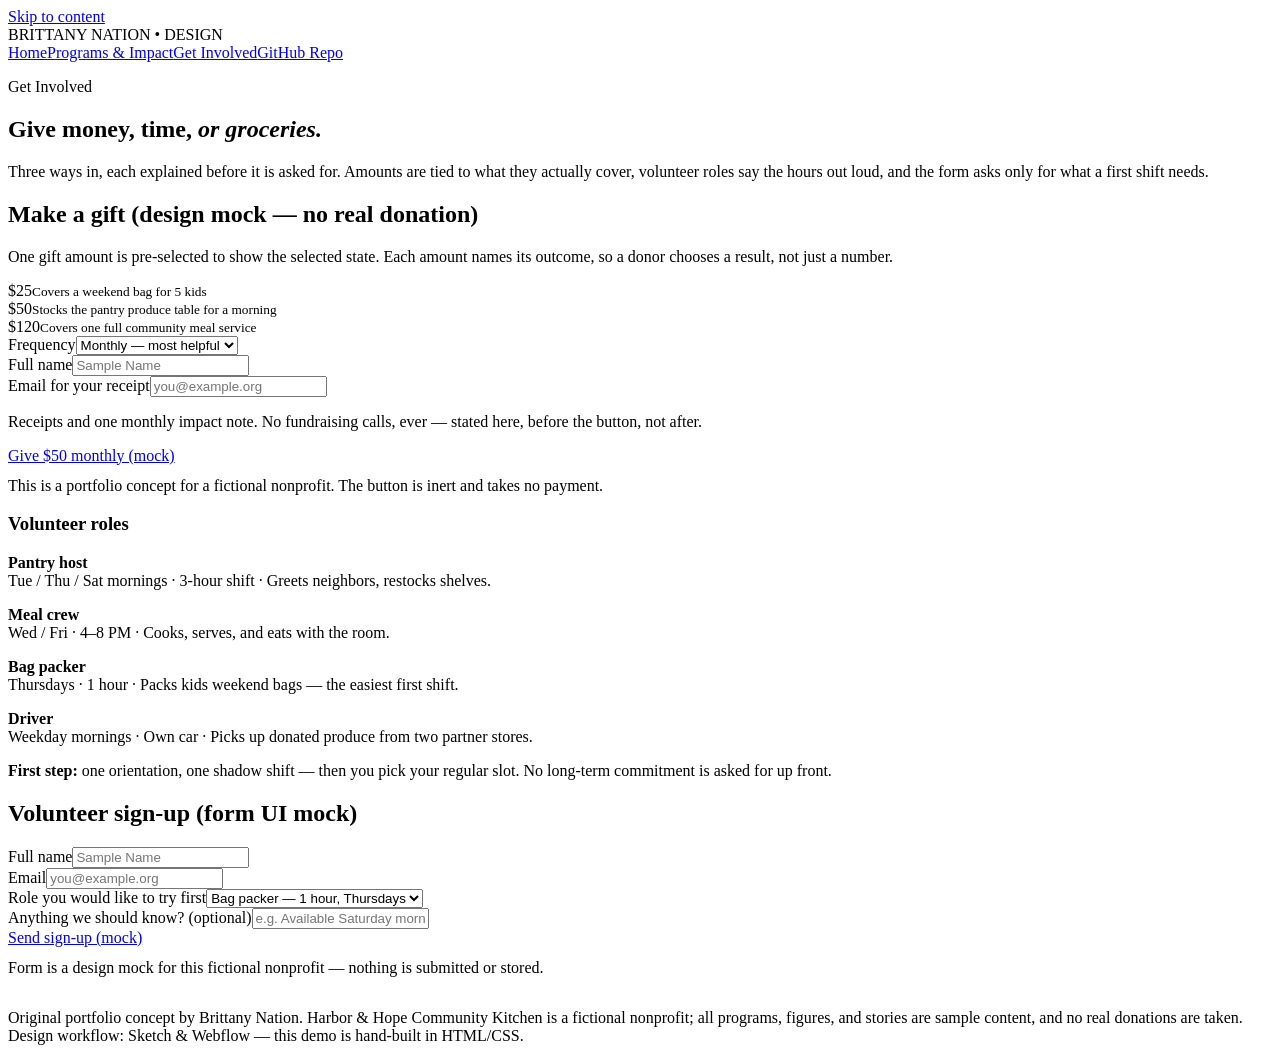
==== get-involved.html @ d450ae46 "Add get-involved.html — Harbor & Hope nonprofit site concept" ====
<!doctype html>
<html lang="en">
<head>
<meta charset="utf-8">
<meta name="viewport" content="width=device-width, initial-scale=1">
<title>Get Involved — Harbor &amp; Hope | Brittany Nation</title>
<meta name="description" content="Donate and volunteer page UI for Harbor & Hope Community Kitchen, a fictional nonprofit: gift amounts tied to real outcomes, volunteer roles, and a simple sign-up form mock.">
<meta property="og:type" content="website">
<meta property="og:title" content="Get Involved — Harbor & Hope Community Kitchen | Brittany Nation">
<meta property="og:description" content="Nonprofit donate/volunteer page UI — amounts tied to outcomes, clear volunteer roles, honest form design. Forest, ochre & warm sand.">
<meta property="og:url" content="https://brittanynation.github.io/nonprofit-community-site/get-involved.html">
<meta property="og:image" content="https://brittanynation.github.io/nonprofit-community-site/og-image.png">
<meta property="og:image:width" content="1200">
<meta property="og:image:height" content="627">
<meta name="twitter:card" content="summary_large_image">
<meta name="twitter:image" content="https://brittanynation.github.io/nonprofit-community-site/og-image.png">
<link rel="stylesheet" href="styles.css">
</head>
<body>
<a class="skip" href="#main">Skip to content</a>
<header class="topbar"><div class="wrap"><div class="brand">BRITTANY NATION <span>• DESIGN</span></div><nav class="nav" aria-label="Project"><a href="index.html">Home</a><a href="programs.html">Programs &amp; Impact</a><a href="get-involved.html" aria-current="page">Get Involved</a><a href="https://github.com/BrittanyNation/nonprofit-community-site">GitHub Repo</a></nav></div></header>
<main id="main"><div class="wrap">
  <section class="hero">
    <p class="eyebrow">Get Involved</p>
    <h1>Give money, time, <em>or groceries.</em></h1>
    <p class="lede">Three ways in, each explained before it is asked for. Amounts are tied to what they actually cover, volunteer roles say the hours out loud, and the form asks only for what a first shift needs.</p>
  </section>

  <div class="layout">
    <section class="panel" aria-label="Donate">
      <h2>Make a gift (design mock — no real donation)</h2>
      <p class="hint">One gift amount is pre-selected to show the selected state. Each amount names its outcome, so a donor chooses a result, not just a number.</p>
      <div class="amounts" role="group" aria-label="Gift amount">
        <div class="amount">$25<small>Covers a weekend bag for 5 kids</small></div>
        <div class="amount selected">$50<small>Stocks the pantry produce table for a morning</small></div>
        <div class="amount">$120<small>Covers one full community meal service</small></div>
      </div>
      <div class="row2">
        <div class="field"><label for="freq">Frequency</label><select id="freq"><option>Monthly — most helpful</option><option>One-time gift</option></select></div>
        <div class="field"><label for="name">Full name</label><input id="name" type="text" autocomplete="name" placeholder="Sample Name"></div>
      </div>
      <div class="field"><label for="email">Email for your receipt</label><input id="email" type="email" autocomplete="email" placeholder="you@example.org"><p class="hint">Receipts and one monthly impact note. No fundraising calls, ever — stated here, before the button, not after.</p></div>
      <a class="btn btn-ochre" href="get-involved.html" aria-disabled="true">Give $50 monthly (mock)</a>
      <p class="hint" style="margin-top:12px">This is a portfolio concept for a fictional nonprofit. The button is inert and takes no payment.</p>
    </section>

    <aside class="panel" aria-label="Volunteer roles">
      <h3>Volunteer roles</h3>
      <p><strong>Pantry host</strong><br><span class="hint">Tue / Thu / Sat mornings · 3-hour shift · Greets neighbors, restocks shelves.</span></p>
      <p><strong>Meal crew</strong><br><span class="hint">Wed / Fri · 4–8 PM · Cooks, serves, and eats with the room.</span></p>
      <p><strong>Bag packer</strong><br><span class="hint">Thursdays · 1 hour · Packs kids weekend bags — the easiest first shift.</span></p>
      <p><strong>Driver</strong><br><span class="hint">Weekday mornings · Own car · Picks up donated produce from two partner stores.</span></p>
      <div class="notice"><strong>First step:</strong> one orientation, one shadow shift — then you pick your regular slot. No long-term commitment is asked for up front.</div>
    </aside>
  </div>

  <section class="panel" aria-label="Volunteer sign-up" style="margin-bottom:32px">
    <h2>Volunteer sign-up (form UI mock)</h2>
    <div class="row2">
      <div class="field"><label for="vname">Full name</label><input id="vname" type="text" autocomplete="name" placeholder="Sample Name"></div>
      <div class="field"><label for="vemail">Email</label><input id="vemail" type="email" autocomplete="email" placeholder="you@example.org"></div>
    </div>
    <div class="row2">
      <div class="field"><label for="role">Role you would like to try first</label><select id="role"><option>Bag packer — 1 hour, Thursdays</option><option>Pantry host</option><option>Meal crew</option><option>Driver</option><option>Not sure yet — help me choose</option></select></div>
      <div class="field"><label for="note">Anything we should know? <span class="hint">(optional)</span></label><input id="note" type="text" placeholder="e.g. Available Saturday mornings"></div>
    </div>
    <a class="btn btn-primary" href="get-involved.html" aria-disabled="true">Send sign-up (mock)</a>
    <p class="hint" style="margin-top:12px">Form is a design mock for this fictional nonprofit — nothing is submitted or stored.</p>
  </section>
</div></main>
<footer><div class="wrap">Original portfolio concept by Brittany Nation. Harbor &amp; Hope Community Kitchen is a fictional nonprofit; all programs, figures, and stories are sample content, and no real donations are taken. Design workflow: Sketch &amp; Webflow — this demo is hand-built in HTML/CSS.</div></footer>
</body>
</html>
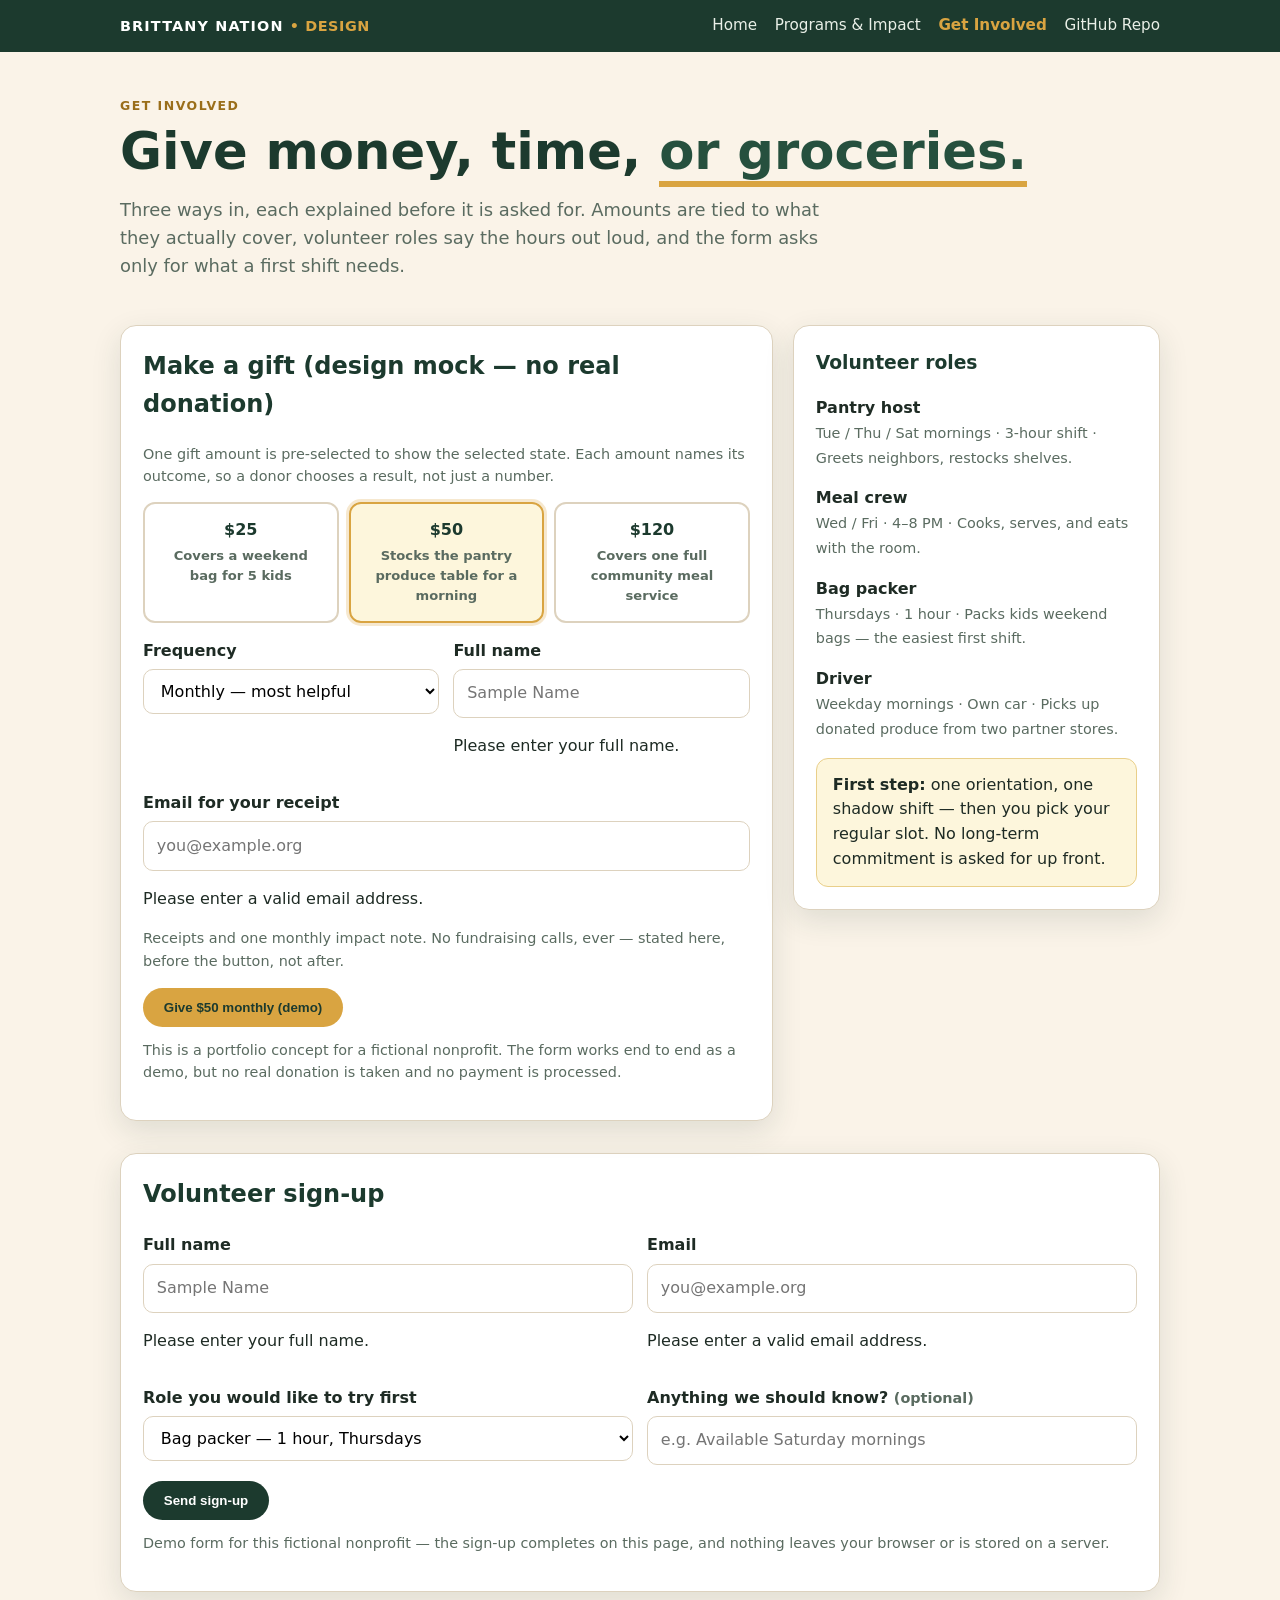
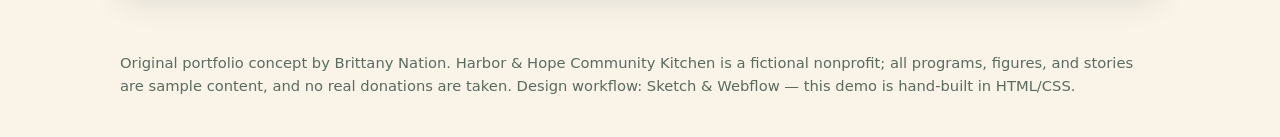
==== commit 9649525b: "Make site fully functional: working client-side JavaScript" ====
--- a/get-involved.html
+++ b/get-involved.html
@@ -27,21 +27,22 @@
   </section>
 
   <div class="layout">
-    <section class="panel" aria-label="Donate">
+    <section class="panel" id="donate-panel" aria-label="Donate">
       <h2>Make a gift (design mock — no real donation)</h2>
       <p class="hint">One gift amount is pre-selected to show the selected state. Each amount names its outcome, so a donor chooses a result, not just a number.</p>
-      <div class="amounts" role="group" aria-label="Gift amount">
-        <div class="amount">$25<small>Covers a weekend bag for 5 kids</small></div>
-        <div class="amount selected">$50<small>Stocks the pantry produce table for a morning</small></div>
-        <div class="amount">$120<small>Covers one full community meal service</small></div>
+      <div class="amounts give-controls" role="group" aria-label="Gift amount">
+        <div class="amount" data-amount="25" role="button" tabindex="0" aria-pressed="false">$25<small>Covers a weekend bag for 5 kids</small></div>
+        <div class="amount selected" data-amount="50" role="button" tabindex="0" aria-pressed="true">$50<small>Stocks the pantry produce table for a morning</small></div>
+        <div class="amount" data-amount="120" role="button" tabindex="0" aria-pressed="false">$120<small>Covers one full community meal service</small></div>
       </div>
       <div class="row2">
         <div class="field"><label for="freq">Frequency</label><select id="freq"><option>Monthly — most helpful</option><option>One-time gift</option></select></div>
-        <div class="field"><label for="name">Full name</label><input id="name" type="text" autocomplete="name" placeholder="Sample Name"></div>
+        <div class="field"><label for="name">Full name</label><input id="name" type="text" autocomplete="name" placeholder="Sample Name"><p class="error" id="err-dname">Please enter your full name.</p></div>
       </div>
-      <div class="field"><label for="email">Email for your receipt</label><input id="email" type="email" autocomplete="email" placeholder="you@example.org"><p class="hint">Receipts and one monthly impact note. No fundraising calls, ever — stated here, before the button, not after.</p></div>
-      <a class="btn btn-ochre" href="get-involved.html" aria-disabled="true">Give $50 monthly (mock)</a>
-      <p class="hint" style="margin-top:12px">This is a portfolio concept for a fictional nonprofit. The button is inert and takes no payment.</p>
+      <div class="field"><label for="email">Email for your receipt</label><input id="email" type="email" autocomplete="email" placeholder="you@example.org"><p class="error" id="err-demail">Please enter a valid email address.</p><p class="hint">Receipts and one monthly impact note. No fundraising calls, ever — stated here, before the button, not after.</p></div>
+      <button class="btn btn-ochre give-controls" type="button" id="give-btn" style="border:0;cursor:pointer">Give $50 monthly (demo)</button>
+      <p class="hint give-controls" style="margin-top:12px">This is a portfolio concept for a fictional nonprofit. The form works end to end as a demo, but no real donation is taken and no payment is processed.</p>
+      <div id="give-success" class="success-note" hidden><h3 style="margin-top:0">Gift recorded (demo)</h3><p id="give-success-text"></p></div>
     </section>
 
     <aside class="panel" aria-label="Volunteer roles">
@@ -55,19 +56,23 @@
   </div>
 
   <section class="panel" aria-label="Volunteer sign-up" style="margin-bottom:32px">
-    <h2>Volunteer sign-up (form UI mock)</h2>
+    <h2>Volunteer sign-up</h2>
+    <form id="volunteer-form" novalidate>
     <div class="row2">
-      <div class="field"><label for="vname">Full name</label><input id="vname" type="text" autocomplete="name" placeholder="Sample Name"></div>
-      <div class="field"><label for="vemail">Email</label><input id="vemail" type="email" autocomplete="email" placeholder="you@example.org"></div>
+      <div class="field"><label for="vname">Full name</label><input id="vname" type="text" autocomplete="name" placeholder="Sample Name"><p class="error" id="err-vname">Please enter your full name.</p></div>
+      <div class="field"><label for="vemail">Email</label><input id="vemail" type="email" autocomplete="email" placeholder="you@example.org"><p class="error" id="err-vemail">Please enter a valid email address.</p></div>
     </div>
     <div class="row2">
       <div class="field"><label for="role">Role you would like to try first</label><select id="role"><option>Bag packer — 1 hour, Thursdays</option><option>Pantry host</option><option>Meal crew</option><option>Driver</option><option>Not sure yet — help me choose</option></select></div>
       <div class="field"><label for="note">Anything we should know? <span class="hint">(optional)</span></label><input id="note" type="text" placeholder="e.g. Available Saturday mornings"></div>
     </div>
-    <a class="btn btn-primary" href="get-involved.html" aria-disabled="true">Send sign-up (mock)</a>
-    <p class="hint" style="margin-top:12px">Form is a design mock for this fictional nonprofit — nothing is submitted or stored.</p>
+    <button class="btn btn-primary" type="submit" id="volunteer-btn" style="border:0;cursor:pointer">Send sign-up</button>
+    <p class="hint" style="margin-top:12px">Demo form for this fictional nonprofit — the sign-up completes on this page, and nothing leaves your browser or is stored on a server.</p>
+    </form>
+    <div id="volunteer-success" class="success-note" hidden><h3 style="margin-top:0">Sign-up received (demo)</h3><p id="volunteer-success-text"></p></div>
   </section>
 </div></main>
 <footer><div class="wrap">Original portfolio concept by Brittany Nation. Harbor &amp; Hope Community Kitchen is a fictional nonprofit; all programs, figures, and stories are sample content, and no real donations are taken. Design workflow: Sketch &amp; Webflow — this demo is hand-built in HTML/CSS.</div></footer>
+<script src="involved.js"></script>
 </body>
 </html>
--- a/styles.css
+++ b/styles.css
@@ -0,0 +1,78 @@
+:root{
+  --forest:#1C3A2E; --forest2:#26503E; --ochre:#D9A441; --ochre-dark:#9A6E1A;
+  --sage:#9DBEA9; --sage-light:#E3EFE6; --sand:#FAF3E8; --white:#fff; --ink:#1E2B24; --muted:#5A6B60;
+  --line:#DDD2BE; --radius:16px; --shadow:0 10px 30px rgba(28,58,46,.12);
+}
+*{box-sizing:border-box}
+body{margin:0;font-family:system-ui,-apple-system,Segoe UI,Roboto,Helvetica,Arial,sans-serif;background:var(--sand);color:var(--ink);line-height:1.55}
+a{color:var(--forest2)}
+.skip{position:absolute;left:-999px;top:0;background:var(--forest);color:#fff;padding:.6rem 1rem;z-index:10}
+.skip:focus{left:1rem;top:1rem}
+.wrap{max-width:1080px;margin:0 auto;padding:0 20px}
+.topbar{background:var(--forest);color:#fff}
+.topbar .wrap{display:flex;justify-content:space-between;align-items:center;padding:14px 20px;gap:1rem;flex-wrap:wrap}
+.brand{font-weight:800;letter-spacing:.08em;font-size:.9rem}
+.brand span{color:var(--ochre);font-weight:600;letter-spacing:.04em}
+.nav{display:flex;gap:1.1rem;flex-wrap:wrap}
+.nav a{color:#EAF0E8;text-decoration:none;font-size:.95rem}
+.nav a[aria-current]{color:var(--ochre);font-weight:700}
+.hero{padding:44px 0 10px}
+.eyebrow{color:var(--ochre-dark);font-weight:800;letter-spacing:.12em;text-transform:uppercase;font-size:.78rem;margin:0 0 .6rem}
+h1{font-size:clamp(2rem,5vw,3.2rem);line-height:1.05;margin:.2rem 0 1rem;color:var(--forest)}
+h1 em{color:var(--forest2);font-style:normal;border-bottom:6px solid var(--ochre)}
+.lede{font-size:1.12rem;color:var(--muted);max-width:700px}
+.pills{display:flex;gap:.5rem;flex-wrap:wrap;margin:1.2rem 0}
+.pill{background:#fff;border:1px solid var(--line);border-radius:999px;padding:.35rem .8rem;font-size:.88rem;font-weight:600}
+.btn{display:inline-block;text-decoration:none;border-radius:999px;padding:.75rem 1.3rem;font-weight:800;border:2px solid transparent}
+.btn-primary{background:var(--forest);color:#fff}
+.btn-primary:hover{background:var(--forest2)}
+.btn-ochre{background:var(--ochre);color:var(--forest)}
+.btn-ghost{background:#fff;color:var(--forest);border-color:var(--line)}
+.cta-row{display:flex;gap:.7rem;flex-wrap:wrap;margin:1rem 0 2rem}
+.stats{display:grid;grid-template-columns:repeat(4,1fr);gap:16px;margin:22px 0 30px}
+@media(max-width:860px){.stats{grid-template-columns:repeat(2,1fr)}}
+@media(max-width:480px){.stats{grid-template-columns:1fr}}
+.stat{background:var(--forest);color:#fff;border-radius:var(--radius);padding:20px}
+.stat strong{display:block;font-size:1.9rem;line-height:1;color:var(--ochre)}
+.stat span{display:block;margin-top:.45rem;font-size:.92rem;color:#EAF0E8}
+.grid3{display:grid;grid-template-columns:repeat(3,1fr);gap:18px;margin:18px 0 28px}
+@media(max-width:860px){.grid3{grid-template-columns:1fr}}
+.card{background:#fff;border:2px solid var(--line);border-radius:var(--radius);overflow:hidden;box-shadow:var(--shadow)}
+.card-visual{height:130px;display:flex;align-items:flex-end;padding:16px;color:#fff;font-weight:800;letter-spacing:.06em}
+.v-pantry{background:linear-gradient(135deg,var(--forest),var(--sage))}
+.v-meals{background:linear-gradient(135deg,#9A6E1A,var(--forest))}
+.v-classes{background:linear-gradient(135deg,var(--forest2),#5B7F63)}
+.card-body{padding:18px}
+.card-body h3{margin:.2rem 0 .4rem;color:var(--forest)}
+.meta{color:var(--muted);font-size:.92rem}
+.badge{display:inline-block;background:#FDF0D0;color:#6B5200;border:1px solid #E9CF8A;border-radius:999px;padding:.18rem .6rem;font-size:.8rem;font-weight:800}
+.badge-green{background:var(--sage-light);color:#23402F;border-color:#BFD6C6}
+.layout{display:grid;grid-template-columns:1.6fr .9fr;gap:20px;align-items:start;margin:18px 0 32px}
+@media(max-width:860px){.layout{grid-template-columns:1fr}}
+.panel{background:#fff;border:1px solid var(--line);border-radius:var(--radius);padding:22px;box-shadow:var(--shadow)}
+.panel h2,.panel h3{color:var(--forest);margin-top:0}
+.field{margin:0 0 16px}
+label{font-weight:700;display:block;margin-bottom:.35rem}
+input,select,textarea{width:100%;padding:.7rem .8rem;border:1.5px solid var(--line);border-radius:10px;font:inherit;background:#fff}
+input:focus,select:focus,textarea:focus{outline:3px solid rgba(217,164,65,.4);border-color:var(--ochre)}
+.hint{color:var(--muted);font-size:.9rem}
+.row2{display:grid;grid-template-columns:1fr 1fr;gap:14px}
+@media(max-width:560px){.row2{grid-template-columns:1fr}}
+.amounts{display:grid;grid-template-columns:repeat(3,1fr);gap:10px;margin:10px 0 16px}
+.amount{border:2px solid var(--line);border-radius:12px;padding:14px;text-align:center;background:#fff;font-weight:800;color:var(--forest)}
+.amount.selected{border-color:var(--ochre);background:#FDF6DC;outline:3px solid rgba(217,164,65,.25)}
+.amount small{display:block;font-weight:600;color:var(--muted);font-size:.82rem;margin-top:.2rem}
+.story{background:#fff;border-left:6px solid var(--ochre);border-radius:12px;padding:20px 22px;margin:18px 0;box-shadow:var(--shadow)}
+.story p{margin:.2rem 0 .6rem;font-size:1.05rem}
+.story cite{color:var(--muted);font-style:normal;font-weight:700;font-size:.92rem}
+table{width:100%;border-collapse:collapse}
+th,td{text-align:left;padding:.65rem;border-bottom:1px solid var(--line)}
+th{color:var(--forest)}
+.notes{display:grid;grid-template-columns:repeat(3,1fr);gap:18px;margin:10px 0 36px}
+@media(max-width:860px){.notes{grid-template-columns:1fr}}
+.note{background:#fff;border:1px solid var(--line);border-radius:var(--radius);padding:18px}
+.note h3{margin-top:0;color:var(--forest)}
+.swatch{display:flex;gap:10px;flex-wrap:wrap;margin:12px 0 30px}
+.swatch span{flex:1;min-width:140px;border-radius:12px;padding:14px;font-weight:800;font-size:.9rem}
+.notice{background:#FDF6DC;border:1px solid #E9CF8A;border-radius:12px;padding:14px 16px}
+footer{padding:28px 0 40px;color:var(--muted);font-size:.92rem}
